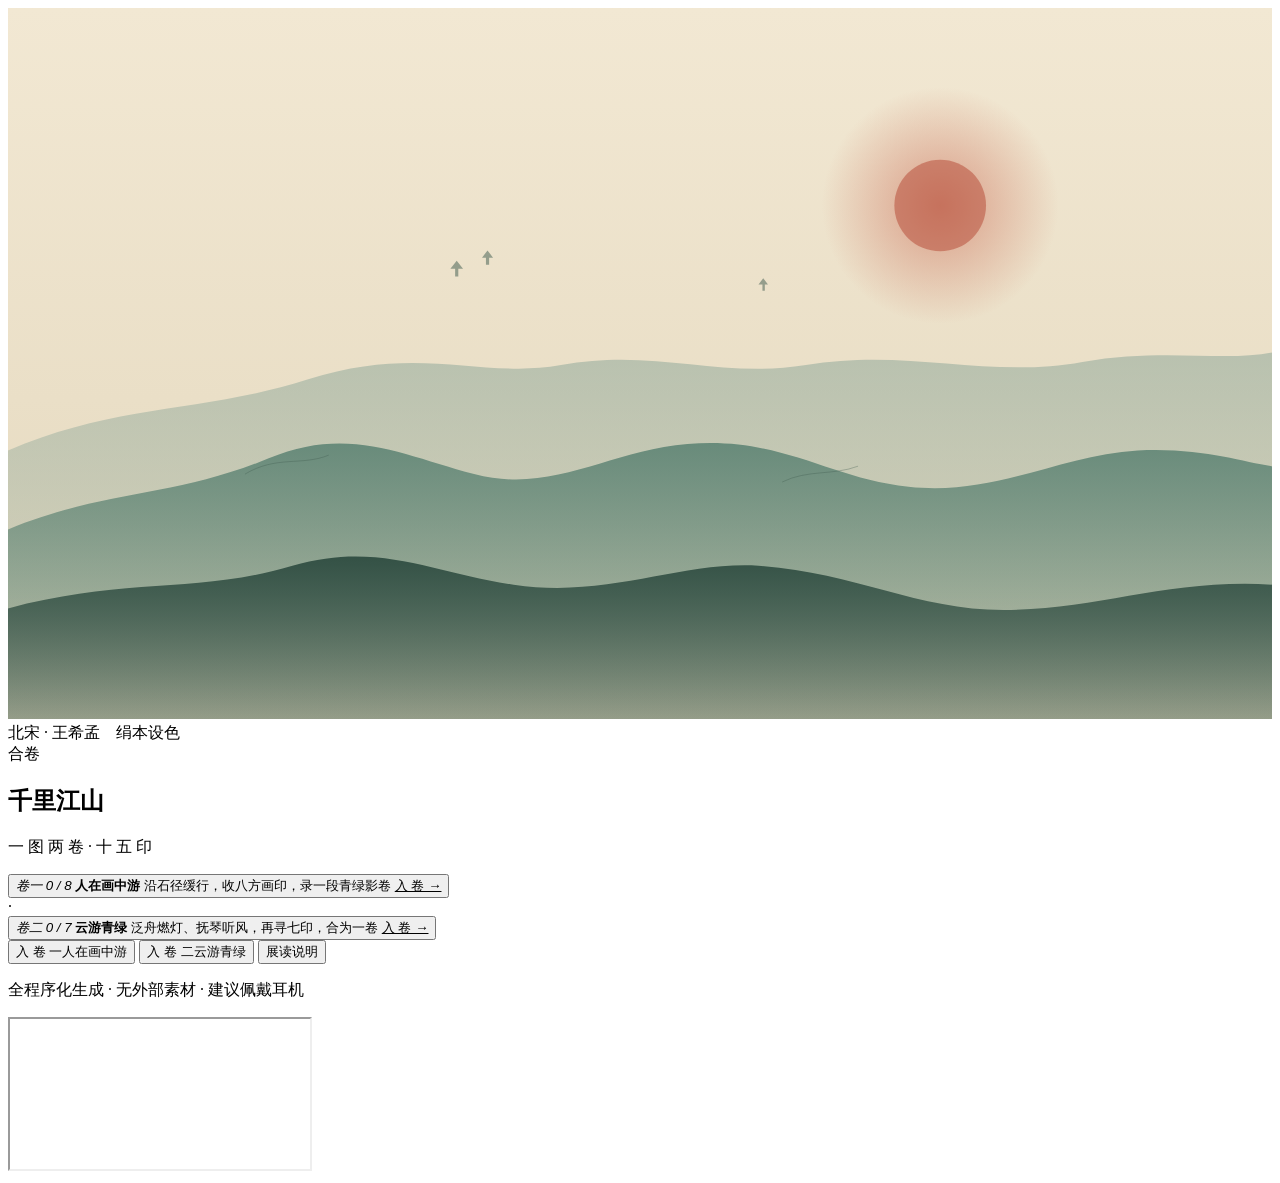
==== index.html @ 769b8d29 "Add files via upload" ====
<!doctype html>
<html lang="zh-CN">
<head>
<meta charset="UTF-8" />
<meta name="viewport" content="width=device-width, initial-scale=1, maximum-scale=1, user-scalable=no, viewport-fit=cover" />
<meta name="theme-color" content="#efe6d2" />
<title>千里江山 · 合卷</title>
<link rel="stylesheet" href="shell/shell.css" />
</head>
<body data-view="cover">

<!-- 封面 -->
<section id="cover" aria-label="千里江山 · 合卷">
  <div class="cover-art" aria-hidden="true">
    <svg viewBox="0 0 1600 900" preserveAspectRatio="xMidYMid slice">
      <defs>
        <linearGradient id="sky" x1="0" y1="0" x2="0" y2="1">
          <stop offset="0" stop-color="#f2e8d3"/><stop offset=".55" stop-color="#eadfc7"/><stop offset="1" stop-color="#e3d6bb"/>
        </linearGradient>
        <linearGradient id="far" x1="0" y1="0" x2="0" y2="1">
          <stop offset="0" stop-color="#8fa89a" stop-opacity=".55"/><stop offset="1" stop-color="#8fa89a" stop-opacity=".05"/>
        </linearGradient>
        <linearGradient id="mid" x1="0" y1="0" x2="0" y2="1">
          <stop offset="0" stop-color="#4f7a6b" stop-opacity=".78"/><stop offset="1" stop-color="#4f7a6b" stop-opacity=".14"/>
        </linearGradient>
        <linearGradient id="near" x1="0" y1="0" x2="0" y2="1">
          <stop offset="0" stop-color="#2c4a3f" stop-opacity=".92"/><stop offset="1" stop-color="#2c4a3f" stop-opacity=".34"/>
        </linearGradient>
        <radialGradient id="sun" cx=".5" cy=".5" r=".5">
          <stop offset="0" stop-color="#c4553f" stop-opacity=".5"/><stop offset="1" stop-color="#c4553f" stop-opacity="0"/>
        </radialGradient>
      </defs>
      <rect width="1600" height="900" fill="url(#sky)"/>
      <circle cx="1180" cy="250" r="150" fill="url(#sun)"/>
      <circle cx="1180" cy="250" r="58" fill="#b9503c" opacity=".55"/>
      <path d="M0 560 C 140 500 250 512 380 470 C 520 425 600 470 700 452 C 820 430 900 470 1010 452 C 1140 430 1240 470 1360 448 C 1460 430 1540 448 1600 436 L1600 900 L0 900 Z" fill="url(#far)"/>
      <path d="M0 660 C 120 610 210 620 330 570 C 430 528 500 566 590 590 C 690 616 760 560 860 552 C 980 542 1040 596 1140 606 C 1250 618 1330 566 1430 560 C 1510 556 1560 574 1600 580 L1600 900 L0 900 Z" fill="url(#mid)"/>
      <path d="M0 760 C 150 720 240 742 360 706 C 470 674 540 716 640 730 C 760 748 850 700 950 706 C 1070 714 1150 762 1260 762 C 1380 762 1470 722 1600 730 L1600 900 L0 900 Z" fill="url(#near)"/>
      <g fill="none" stroke="#3d5a4d" stroke-opacity=".35" stroke-width="1.2">
        <path d="M300 590 C 340 566 372 580 406 566"/><path d="M980 600 C 1012 584 1044 592 1076 580"/>
      </g>
      <g fill="#3d5a4d" opacity=".5">
        <path d="M560 330 l8 -10 l8 10 l-6 0 l0 10 l-4 0 l0 -10 z"/>
        <path d="M600 316 l7 -9 l7 9 l-5 0 l0 9 l-4 0 l0 -9 z"/>
        <path d="M950 350 l6 -8 l6 8 l-4 0 l0 8 l-3 0 l0 -8 z"/>
      </g>
    </svg>
    <div class="cover-grain"></div>
  </div>

  <div class="cover-inner">
    <div class="cover-head">
      <span class="cover-eyebrow">北宋 · 王希孟　绢本设色</span>
      <div class="cover-seal">合卷</div>
    </div>

    <div class="cover-title">
      <h1><span>千</span><span>里</span><span>江</span><span>山</span></h1>
      <p class="cover-sub">一 图 两 卷 · 十 五 印</p>
    </div>

    <div class="cover-chapters">
      <button class="chapter-card" type="button" data-enter="1">
        <em>卷一 <i class="card-progress" data-cover-count="1">0 / 8</i></em>
        <b>人在画中游</b>
        <span>沿石径缓行，收八方画印，录一段青绿影卷</span>
        <u>入 卷 →</u>
      </button>
      <div class="chapter-arrow" aria-hidden="true">·</div>
      <button class="chapter-card" type="button" data-enter="2">
        <em>卷二 <i class="card-progress" data-cover-count="2">0 / 7</i></em>
        <b>云游青绿</b>
        <span>泛舟燃灯、抚琴听风，再寻七印，合为一卷</span>
        <u>入 卷 →</u>
      </button>
    </div>

    <div class="cover-actions">
      <button id="btn-enter" class="btn btn-ink" type="button">
        <span class="btn-main">入 卷 一</span><span class="btn-sub">人在画中游</span>
      </button>
      <button id="btn-enter-2" class="btn btn-ghost btn-strong" type="button">
        <span class="btn-main">入 卷 二</span><span class="btn-sub">云游青绿</span>
      </button>
      <button id="btn-resume" class="btn btn-ghost btn-sm" type="button" hidden>续 卷</button>
      <button id="btn-help" class="btn btn-ghost btn-sm" type="button">展读说明</button>
    </div>

    <p class="cover-foot">全程序化生成 · 无外部素材 · 建议佩戴耳机</p>
  </div>
</section>

<!-- 游戏舞台 -->
<div id="stage" aria-hidden="true">
  <iframe id="frame" title="千里江山" allow="autoplay; fullscreen; pointer-lock" referrerpolicy="no-referrer"></iframe>
</div>

<!-- 卷扣（右侧） -->
<button id="clasp" class="clasp" type="button" aria-label="合卷面板" hidden>
  <span class="clasp-seal">卷</span>
  <span class="clasp-pips" id="clasp-pips"></span>
</button>

<!-- 转场 / 载入 -->
<div id="veil" class="veil" hidden>
  <div class="veil-paper"></div>
  <div class="veil-body">
    <div class="veil-seal" id="veil-seal">壹</div>
    <p class="veil-kicker" id="veil-kicker">第 一 卷</p>
    <h2 class="veil-title" id="veil-title">人在画中游</h2>
    <p class="veil-note" id="veil-note">入画 · 苔径启行</p>
  </div>
</div>

<!-- 入云之门 -->
<div id="gate" class="gate" hidden>
  <div class="gate-card">
    <span class="gate-seal">云</span>
    <div class="gate-copy">
      <p class="gate-kicker">八印已齐 · 山尽云生</p>
      <h3>此卷终处，恰是下一眼山水的起点</h3>
    </div>
    <div class="gate-actions">
      <button id="btn-gate-go" class="btn btn-ink btn-sm" type="button">入云 · 第二卷</button>
      <button id="btn-gate-later" class="btn btn-ghost btn-sm" type="button">再走走</button>
    </div>
  </div>
</div>

<!-- 合卷面板 -->
<aside id="panel" class="panel" hidden aria-label="合卷">
  <header class="panel-head">
    <div>
      <p class="panel-kicker">合 卷</p>
      <h2>十五印 · 两卷</h2>
    </div>
    <button id="btn-panel-close" class="panel-close" type="button" aria-label="收起">×</button>
  </header>

  <div class="ledger" id="ledger"></div>

  <div class="panel-rows">
    <button class="panel-row" data-go="1" type="button">
      <span class="row-num">壹</span>
      <span class="row-main"><b>人在画中游</b><i>八印 · 石径、松风、渔舟、长桥、飞瀑、烟村、观山</i></span>
      <span class="row-count" data-count="1">0 / 8</span>
    </button>
    <button class="panel-row" data-go="2" type="button">
      <span class="row-num">贰</span>
      <span class="row-main"><b>云游青绿</b><i>七印 · 燃灯、抚琴、登舟、听风、望江台</i></span>
      <span class="row-count" data-count="2">0 / 7</span>
    </button>
  </div>

  <p class="panel-note">卷一收满八印，画面下方会出现「入云」；也可随时在此换卷。</p>

  <footer class="panel-foot">
    <button id="btn-show-finale" class="btn btn-ink btn-sm" type="button" hidden>终章</button>
    <button id="btn-cover" class="btn btn-ghost btn-sm" type="button">合上此卷</button>
    <button id="btn-panel-help" class="btn btn-ghost btn-sm" type="button">展读说明</button>
  </footer>
</aside>

<!-- 合卷终章 -->
<div id="finale" class="finale" hidden>
  <div class="finale-card">
    <span class="finale-seal">合</span>
    <p class="finale-kicker">卷 终 · 山 河 合</p>
    <h2>十五印，两卷归一</h2>
    <p class="finale-text">八印留在石径与长桥，七印沉在江心与灯下。<br/>你从画中走到云里，又把云收回了画中。</p>
    <div class="finale-pips" id="finale-pips"></div>
    <div class="finale-actions">
      <button id="btn-finale-again" class="btn btn-ink btn-sm" type="button">再览长卷</button>
      <button id="btn-finale-close" class="btn btn-ghost btn-sm" type="button">留在云中</button>
      <button id="btn-finale-cover" class="btn btn-ghost btn-sm" type="button">合卷归架</button>
    </div>
  </div>
</div>

<!-- 说明 -->
<div id="help" class="help" hidden>
  <div class="help-card">
    <button id="btn-help-close" class="panel-close" type="button" aria-label="收起">×</button>
    <p class="panel-kicker">展 读 说 明</p>
    <h2>这一卷怎么读</h2>
    <ol>
      <li><b>两卷分开进</b>：封面上「入卷一」「入卷二」各走各的，封面两张卷卡也能直接点；先玩哪卷、只玩哪卷都行。</li>
      <li><b>卷一 · 人在画中游</b>：WASD 行走，Shift 疾行，鼠标转向；走近朱印与景物，读题跋、钤画印。右上「录影」可录第一视角影卷。</li>
      <li><b>入云</b>：卷一收满八印后，画面下方出现「入云」；也可以点右侧卷扣，在面板里直接换卷。</li>
      <li><b>卷二 · 云游青绿</b>：同样第一人称，多了泛舟、燃灯、抚琴；七印归一后自动展开全景。</li>
      <li><b>合卷</b>：两卷十五印齐全，终章自动出现；只玩一卷也能随时停，进度各自记着。</li>
    </ol>
    <p class="help-foot">两卷进度各自存在浏览器里，关掉再开可从封面「续卷」接着走。</p>
  </div>
</div>

<div id="toast" class="toast" role="status" aria-live="polite"></div>

<script src="shell/shell.js"></script>
</body>
</html>
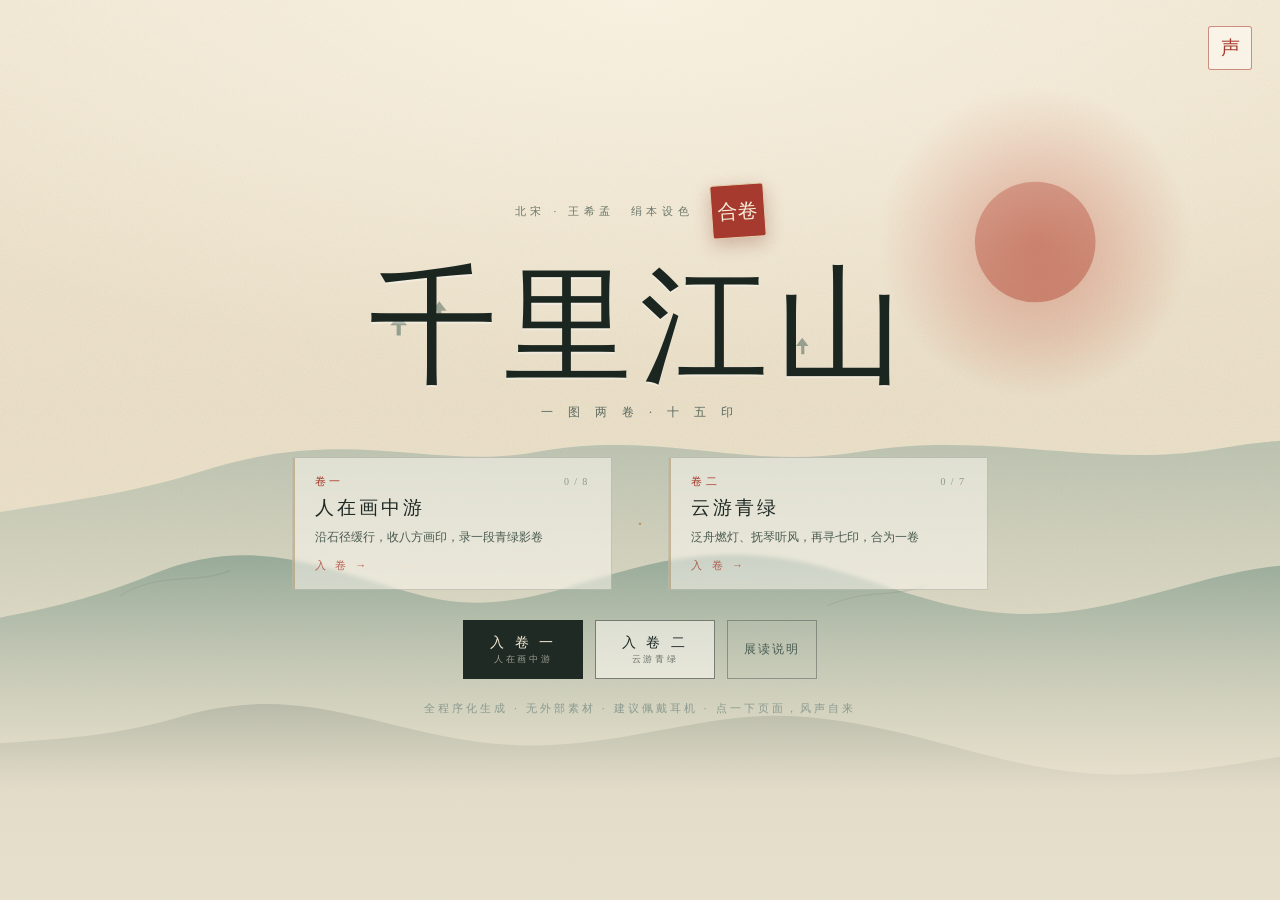
==== commit 17f090f5: "Add files via upload" ====
--- a/index.html
+++ b/index.html
@@ -11,6 +11,7 @@
 
 <!-- 封面 -->
 <section id="cover" aria-label="千里江山 · 合卷">
+  <button id="btn-ambient" class="ambient-btn" type="button" aria-pressed="true" title="封面环境声">声</button>
   <div class="cover-art" aria-hidden="true">
     <svg viewBox="0 0 1600 900" preserveAspectRatio="xMidYMid slice">
       <defs>
@@ -86,7 +87,7 @@
       <button id="btn-help" class="btn btn-ghost btn-sm" type="button">展读说明</button>
     </div>
 
-    <p class="cover-foot">全程序化生成 · 无外部素材 · 建议佩戴耳机</p>
+    <p class="cover-foot">全程序化生成 · 无外部素材 · 建议佩戴耳机 · 点一下页面，风声自来</p>
   </div>
 </section>
 
--- a/shell/shell.css
+++ b/shell/shell.css
@@ -0,0 +1,289 @@
+/* 千里江山 · 合卷 —— 外壳样式 */
+:root{
+  --paper:#efe6d2;
+  --paper-2:#e7dcc4;
+  --ink:#1f2a25;
+  --ink-soft:#4a5b51;
+  --ink-faint:#8b9a8f;
+  --cinnabar:#a73a2e;
+  --gold:#b08d57;
+  --line:rgba(31,42,37,.18);
+  --serif:"Songti SC","STSong","Noto Serif SC","SimSun",serif;
+  --brush:"STKaiti","KaiTi","Kaiti SC","STXingkai",var(--serif);
+}
+
+*{box-sizing:border-box}
+html,body{height:100%}
+body{
+  margin:0;background:#111a16;color:var(--ink);
+  font-family:var(--serif);
+  -webkit-font-smoothing:antialiased;
+  overflow:hidden;
+}
+button{font-family:inherit;cursor:pointer}
+[hidden]{display:none !important}
+
+/* ---------- 封面 ---------- */
+#cover{
+  position:fixed;inset:0;overflow:hidden;
+  background:var(--paper);
+  transition:opacity .9s ease, visibility .9s;
+}
+body:not([data-view="cover"]) #cover{opacity:0;visibility:hidden;pointer-events:none}
+
+.cover-art{position:absolute;inset:0}
+
+.ambient-btn{
+  position:fixed;right:clamp(14px,3vw,28px);top:clamp(14px,3vh,26px);z-index:8;
+  width:44px;height:44px;display:grid;place-items:center;
+  border:1px solid rgba(167,58,46,.55);background:rgba(255,252,244,.6);
+  color:var(--cinnabar);font-family:var(--brush);font-size:19px;border-radius:3px;
+  transition:background .25s,color .25s,border-color .25s,opacity .4s;
+  backdrop-filter:blur(2px);
+}
+.ambient-btn:hover{background:var(--cinnabar);color:#f6ecd8}
+.ambient-btn.is-off{color:var(--ink-faint);border-color:rgba(31,42,37,.3);background:rgba(255,252,244,.35)}
+body[data-view="chapter"] .ambient-btn{opacity:0;pointer-events:none}
+.cover-art svg{width:100%;height:100%;display:block;transform:scale(1.04);animation:drift 28s ease-in-out infinite alternate}
+@keyframes drift{from{transform:scale(1.04) translate3d(0,0,0)}to{transform:scale(1.09) translate3d(-1.2%,-.8%,0)}}
+.cover-grain{
+  position:absolute;inset:0;pointer-events:none;opacity:.35;mix-blend-mode:multiply;
+  background-image:url("data:image/svg+xml,%3Csvg xmlns='http://www.w3.org/2000/svg' width='220' height='220'%3E%3Cfilter id='n'%3E%3CfeTurbulence type='fractalNoise' baseFrequency='.9' numOctaves='3'/%3E%3C/filter%3E%3Crect width='220' height='220' filter='url(%23n)' opacity='.32'/%3E%3C/svg%3E");
+}
+#cover::after{
+  content:"";position:absolute;inset:0;pointer-events:none;
+  background:
+    radial-gradient(120% 70% at 50% 0%,rgba(255,250,238,.55),transparent 60%),
+    linear-gradient(180deg,rgba(239,230,210,0) 45%,rgba(239,230,210,.92) 88%);
+}
+
+.cover-inner{
+  position:relative;z-index:2;height:100%;
+  display:flex;flex-direction:column;align-items:center;justify-content:center;
+  padding:clamp(24px,4vh,54px) clamp(20px,5vw,72px);
+  text-align:center;gap:clamp(14px,2.4vh,26px);
+}
+.cover-head{display:flex;align-items:center;gap:18px}
+.cover-eyebrow{font-size:11px;letter-spacing:.42em;color:var(--ink-soft);opacity:.8}
+.cover-seal{
+  width:54px;height:54px;display:grid;place-items:center;
+  background:var(--cinnabar);color:#f6ecda;border:1.5px solid #e4cfae;
+  font-family:var(--brush);font-size:20px;letter-spacing:.02em;
+  transform:rotate(-4deg);box-shadow:0 6px 18px rgba(120,40,30,.28);
+  border-radius:3px;
+}
+.cover-title h1{
+  margin:0;font-family:var(--brush);font-weight:400;
+  font-size:clamp(52px,10vw,132px);line-height:1.05;letter-spacing:.06em;
+  color:#1b2620;text-shadow:0 2px 0 rgba(255,255,255,.35);
+}
+.cover-title h1 span{display:inline-block;opacity:0;transform:translateY(14px);animation:rise .9s cubic-bezier(.2,.7,.2,1) forwards}
+.cover-title h1 span:nth-child(2){animation-delay:.09s}
+.cover-title h1 span:nth-child(3){animation-delay:.18s}
+.cover-title h1 span:nth-child(4){animation-delay:.27s}
+@keyframes rise{to{opacity:1;transform:none}}
+.cover-sub{margin:10px 0 0;font-size:12px;letter-spacing:.5em;color:var(--ink-soft);opacity:.9}
+
+.cover-chapters{
+  display:flex;align-items:stretch;gap:clamp(10px,2vw,26px);
+  margin-top:clamp(6px,1.6vh,16px);flex-wrap:wrap;justify-content:center;
+}
+.chapter-card{
+  min-width:min(320px,84vw);padding:16px 22px;border:1px solid var(--line);
+  background:rgba(255,252,244,.5);backdrop-filter:blur(2px);
+  text-align:left;position:relative;font:inherit;color:inherit;cursor:pointer;
+  box-sizing:border-box;transition:border-color .25s,background .25s,transform .25s;
+}
+.chapter-card:hover{border-color:rgba(167,58,46,.55);background:rgba(255,252,244,.86);transform:translateY(-1px)}
+.chapter-card::before{content:"";position:absolute;left:0;top:0;bottom:0;width:2px;background:var(--gold);opacity:.55}
+.chapter-card em{font-style:normal;font-size:11px;letter-spacing:.32em;color:var(--cinnabar);display:flex;justify-content:space-between;align-items:center}
+.chapter-card b{display:block;margin:6px 0 6px;font-size:19px;font-weight:500;letter-spacing:.16em}
+.chapter-card span{display:block;font-size:12px;line-height:1.7;color:var(--ink-soft)}
+.chapter-card u{
+  display:inline-block;margin-top:10px;font-size:11px;letter-spacing:.3em;
+  text-decoration:none;color:var(--cinnabar);opacity:.75;
+}
+.chapter-card:hover u{opacity:1}
+.card-progress{font-style:normal;font-size:10px;letter-spacing:.14em;color:var(--ink-faint);font-variant-numeric:tabular-nums}
+.chapter-arrow{align-self:center;color:var(--gold);font-size:22px;opacity:.8}
+
+.cover-actions{display:flex;gap:12px;flex-wrap:wrap;justify-content:center;margin-top:clamp(4px,1vh,10px)}
+.btn{
+  border:1px solid var(--ink);background:transparent;color:var(--ink);
+  padding:13px 26px;font-size:14px;letter-spacing:.24em;
+  transition:transform .25s,background .25s,color .25s,border-color .25s;
+  display:inline-flex;flex-direction:column;align-items:center;gap:2px;line-height:1.25;
+}
+.btn:hover{transform:translateY(-1px)}
+.btn-ink{background:var(--ink);color:var(--paper);border-color:var(--ink)}
+.btn-ink:hover{background:#2c3d34}
+.btn-sub{font-size:9px;letter-spacing:.3em;opacity:.62}
+.btn-ghost{border-color:rgba(31,42,37,.35);color:var(--ink-soft)}
+.btn-ghost:hover{border-color:var(--ink);color:var(--ink)}
+.btn-strong{border-color:rgba(31,42,37,.55);color:var(--ink);background:rgba(255,252,244,.55)}
+.btn-strong:hover{background:rgba(255,252,244,.95);border-color:var(--cinnabar)}
+.btn-sm{padding:9px 16px;font-size:12px;letter-spacing:.16em;flex-direction:row}
+
+.cover-foot{margin:0;font-size:11px;letter-spacing:.28em;color:var(--ink-faint)}
+
+/* ---------- 舞台 ---------- */
+#stage{position:fixed;inset:0;background:#0c1210;opacity:0;visibility:hidden;transition:opacity .8s ease,visibility .8s}
+body[data-view="chapter"] #stage{opacity:1;visibility:visible}
+#frame{width:100%;height:100%;border:0;display:block;background:#0c1210}
+
+/* ---------- 卷扣 ---------- */
+.clasp{
+  position:fixed;right:0;top:50%;transform:translateY(-50%);
+  z-index:40;width:46px;padding:14px 0 12px;
+  display:flex;flex-direction:column;align-items:center;gap:8px;
+  background:linear-gradient(180deg,rgba(239,230,210,.94),rgba(231,220,196,.94));
+  border:1px solid rgba(176,141,87,.55);border-right:0;
+  color:var(--ink);box-shadow:-8px 0 24px rgba(0,0,0,.22);
+  transition:transform .3s ease,background .3s;
+  border-radius:4px 0 0 4px;
+}
+.clasp:hover{transform:translateY(-50%) translateX(-3px)}
+.clasp-seal{
+  writing-mode:vertical-rl;font-family:var(--brush);font-size:17px;letter-spacing:.18em;
+  color:var(--cinnabar);
+}
+.clasp-pips{display:flex;flex-direction:row;flex-wrap:wrap;gap:3px;width:30px;justify-content:center;margin-top:2px}
+.clasp-pips i{width:5px;height:5px;background:rgba(31,42,37,.18);display:block}
+.clasp-pips i.on{background:var(--cinnabar)}
+
+/* ---------- 转场 ---------- */
+.veil{
+  position:fixed;inset:0;z-index:90;display:grid;place-items:center;
+  opacity:0;transition:opacity .55s ease;
+}
+.veil.is-on{opacity:1}
+.veil-paper{
+  position:absolute;inset:0;background:var(--paper);
+  background-image:
+    radial-gradient(90% 60% at 50% 42%,rgba(255,253,246,.9),rgba(233,222,200,.96) 70%),
+    url("data:image/svg+xml,%3Csvg xmlns='http://www.w3.org/2000/svg' width='200' height='200'%3E%3Cfilter id='n'%3E%3CfeTurbulence type='fractalNoise' baseFrequency='.85' numOctaves='3'/%3E%3C/filter%3E%3Crect width='200' height='200' filter='url(%23n)' opacity='.22'/%3E%3C/svg%3E");
+}
+.veil-body{position:relative;text-align:center;color:var(--ink);transform:translateY(6px);transition:transform .8s cubic-bezier(.2,.7,.2,1),opacity .6s}
+.veil.is-on .veil-body{transform:none}
+.veil-seal{
+  width:78px;height:78px;margin:0 auto 18px;display:grid;place-items:center;
+  background:var(--cinnabar);color:#f7eeda;border:2px solid #e6d2b2;
+  font-family:var(--brush);font-size:34px;transform:rotate(-3deg);
+  box-shadow:0 10px 30px rgba(120,40,30,.25);border-radius:4px;
+}
+.veil-kicker{margin:0 0 8px;font-size:11px;letter-spacing:.6em;color:var(--ink-soft)}
+.veil-title{margin:0;font-family:var(--brush);font-weight:400;font-size:clamp(28px,4vw,46px);letter-spacing:.2em}
+.veil-note{margin:14px 0 0;font-size:12px;letter-spacing:.3em;color:var(--ink-faint)}
+
+/* ---------- 入云 ---------- */
+.gate{position:fixed;left:50%;bottom:clamp(18px,4vh,42px);transform:translateX(-50%);z-index:45;width:min(720px,92vw)}
+.gate-card{
+  display:flex;align-items:center;gap:16px;padding:14px 18px;
+  background:rgba(239,230,210,.96);border:1px solid rgba(176,141,87,.6);
+  box-shadow:0 18px 50px rgba(0,0,0,.35);color:var(--ink);
+  animation:gateIn .7s cubic-bezier(.2,.7,.2,1);
+}
+@keyframes gateIn{from{opacity:0;transform:translateY(14px)}to{opacity:1;transform:none}}
+.gate-seal{
+  flex:0 0 auto;width:44px;height:44px;display:grid;place-items:center;
+  background:var(--cinnabar);color:#f6ecd8;font-family:var(--brush);font-size:20px;
+  border:1.5px solid #e3cfae;transform:rotate(-3deg);
+}
+.gate-copy{flex:1;min-width:0}
+.gate-kicker{margin:0 0 4px;font-size:10px;letter-spacing:.32em;color:var(--cinnabar)}
+.gate-copy h3{margin:0;font-size:15px;font-weight:400;letter-spacing:.06em;line-height:1.6}
+.gate-actions{display:flex;gap:8px;flex-shrink:0}
+
+/* ---------- 面板 ---------- */
+.panel{
+  position:fixed;top:0;right:0;bottom:0;width:min(400px,92vw);z-index:60;
+  background:linear-gradient(180deg,#f3ead6,#e9dfc8);
+  border-left:1px solid rgba(176,141,87,.55);
+  box-shadow:-30px 0 70px rgba(0,0,0,.4);
+  padding:22px 22px 18px;display:flex;flex-direction:column;gap:16px;
+  transform:translateX(104%);transition:transform .45s cubic-bezier(.2,.75,.2,1);
+  color:var(--ink);overflow:auto;
+}
+.panel.is-open{transform:none}
+.panel-head{display:flex;align-items:flex-start;justify-content:space-between;gap:10px}
+.panel-kicker{margin:0 0 6px;font-size:10px;letter-spacing:.5em;color:var(--cinnabar)}
+.panel-head h2{margin:0;font-size:21px;font-weight:400;letter-spacing:.14em}
+.panel-close{
+  border:0;background:transparent;font-size:22px;line-height:1;color:var(--ink-soft);
+  padding:4px 6px;
+}
+.ledger{display:flex;gap:8px;flex-wrap:wrap;align-items:center;padding:12px 0;border-top:1px solid var(--line);border-bottom:1px solid var(--line)}
+.ledger .grp{display:flex;gap:5px}
+.ledger .grp+.grp{margin-left:10px;padding-left:12px;border-left:1px solid var(--line)}
+.ledger i{width:12px;height:12px;border:1px solid rgba(31,42,37,.35);display:block;transition:.3s}
+.ledger i.on{background:var(--cinnabar);border-color:var(--cinnabar)}
+.ledger .sep{flex:1;text-align:right;font-size:11px;color:var(--ink-faint);letter-spacing:.2em}
+
+.panel-rows{display:flex;flex-direction:column;gap:8px}
+.panel-row{
+  display:flex;align-items:center;gap:12px;padding:12px;text-align:left;
+  background:rgba(255,252,244,.55);border:1px solid var(--line);color:inherit;
+  transition:.2s;
+}
+.panel-row:hover{border-color:rgba(167,58,46,.5);background:rgba(255,252,244,.9)}
+.row-num{font-family:var(--brush);font-size:18px;color:var(--cinnabar);width:20px;text-align:center}
+.row-main{flex:1;min-width:0}
+.row-main b{display:block;font-weight:500;font-size:14px;letter-spacing:.1em;margin-bottom:3px}
+.row-main i{font-style:normal;font-size:11px;color:var(--ink-faint);line-height:1.5;display:block}
+.row-count{font-size:11px;color:var(--ink-soft);letter-spacing:.1em;font-variant-numeric:tabular-nums}
+.panel-note{margin:0;font-size:11px;line-height:1.8;color:var(--ink-faint)}
+.panel-foot{margin-top:auto;display:flex;gap:8px}
+
+/* ---------- 终章 ---------- */
+.finale{position:fixed;inset:0;z-index:80;display:grid;place-items:center;background:rgba(12,18,15,.55);backdrop-filter:blur(3px)}
+.finale-card{
+  width:min(560px,92vw);padding:34px 34px 26px;text-align:center;
+  background:linear-gradient(180deg,#f6eeda,#ece1c8);
+  border:1px solid rgba(176,141,87,.7);box-shadow:0 30px 90px rgba(0,0,0,.5);
+  color:var(--ink);animation:fin 1s cubic-bezier(.2,.7,.2,1);
+}
+@keyframes fin{from{opacity:0;transform:translateY(20px) scale(.98)}to{opacity:1;transform:none}}
+.finale-seal{
+  width:72px;height:72px;margin:0 auto 14px;display:grid;place-items:center;
+  background:var(--cinnabar);color:#f8efdb;border:2px solid #e6d2b2;
+  font-family:var(--brush);font-size:32px;transform:rotate(-3deg);border-radius:4px;
+}
+.finale-kicker{margin:0 0 8px;font-size:10px;letter-spacing:.5em;color:var(--cinnabar)}
+.finale-card h2{margin:0 0 12px;font-family:var(--brush);font-weight:400;font-size:clamp(24px,3.4vw,34px);letter-spacing:.14em}
+.finale-text{margin:0 0 16px;font-size:13px;line-height:2;color:var(--ink-soft)}
+.finale-pips{display:flex;justify-content:center;gap:5px;flex-wrap:wrap;margin-bottom:20px}
+.finale-pips i{width:14px;height:14px;background:var(--cinnabar);opacity:.9;display:block}
+.finale-actions{display:flex;gap:8px;justify-content:center;flex-wrap:wrap}
+
+/* ---------- 说明 ---------- */
+.help{position:fixed;inset:0;z-index:95;display:grid;place-items:center;background:rgba(10,16,13,.62);backdrop-filter:blur(4px)}
+.help-card{
+  width:min(620px,92vw);max-height:86vh;overflow:auto;padding:30px 32px 26px;
+  background:linear-gradient(180deg,#f6eeda,#ece1c8);color:var(--ink);
+  border:1px solid rgba(176,141,87,.7);box-shadow:0 30px 90px rgba(0,0,0,.5);position:relative;
+}
+.help-card h2{margin:0 0 14px;font-family:var(--brush);font-weight:400;font-size:26px;letter-spacing:.14em}
+.help-card ol{margin:0;padding-left:20px;font-size:13px;line-height:2.1;color:var(--ink-soft)}
+.help-card li{margin-bottom:8px}
+.help-card b{color:var(--ink);font-weight:500}
+.help-foot{margin:18px 0 0;font-size:11px;color:var(--ink-faint);letter-spacing:.08em}
+.help .panel-close{position:absolute;right:14px;top:12px}
+
+/* ---------- 提示 ---------- */
+.toast{
+  position:fixed;left:50%;bottom:32px;transform:translate(-50%,12px);z-index:70;
+  padding:10px 18px;background:rgba(31,42,37,.92);color:#efe6d2;
+  font-size:12px;letter-spacing:.14em;opacity:0;pointer-events:none;
+  transition:opacity .35s,transform .35s;
+}
+.toast.is-on{opacity:1;transform:translate(-50%,0)}
+
+@media (max-width:640px){
+  .cover-chapters{display:none}
+  .cover-actions{gap:8px}
+  .btn{padding:12px 18px}
+  .gate-card{flex-wrap:wrap}
+  .gate-actions{width:100%;justify-content:flex-end}
+  .clasp{width:38px}
+  .panel{width:100vw}
+}
